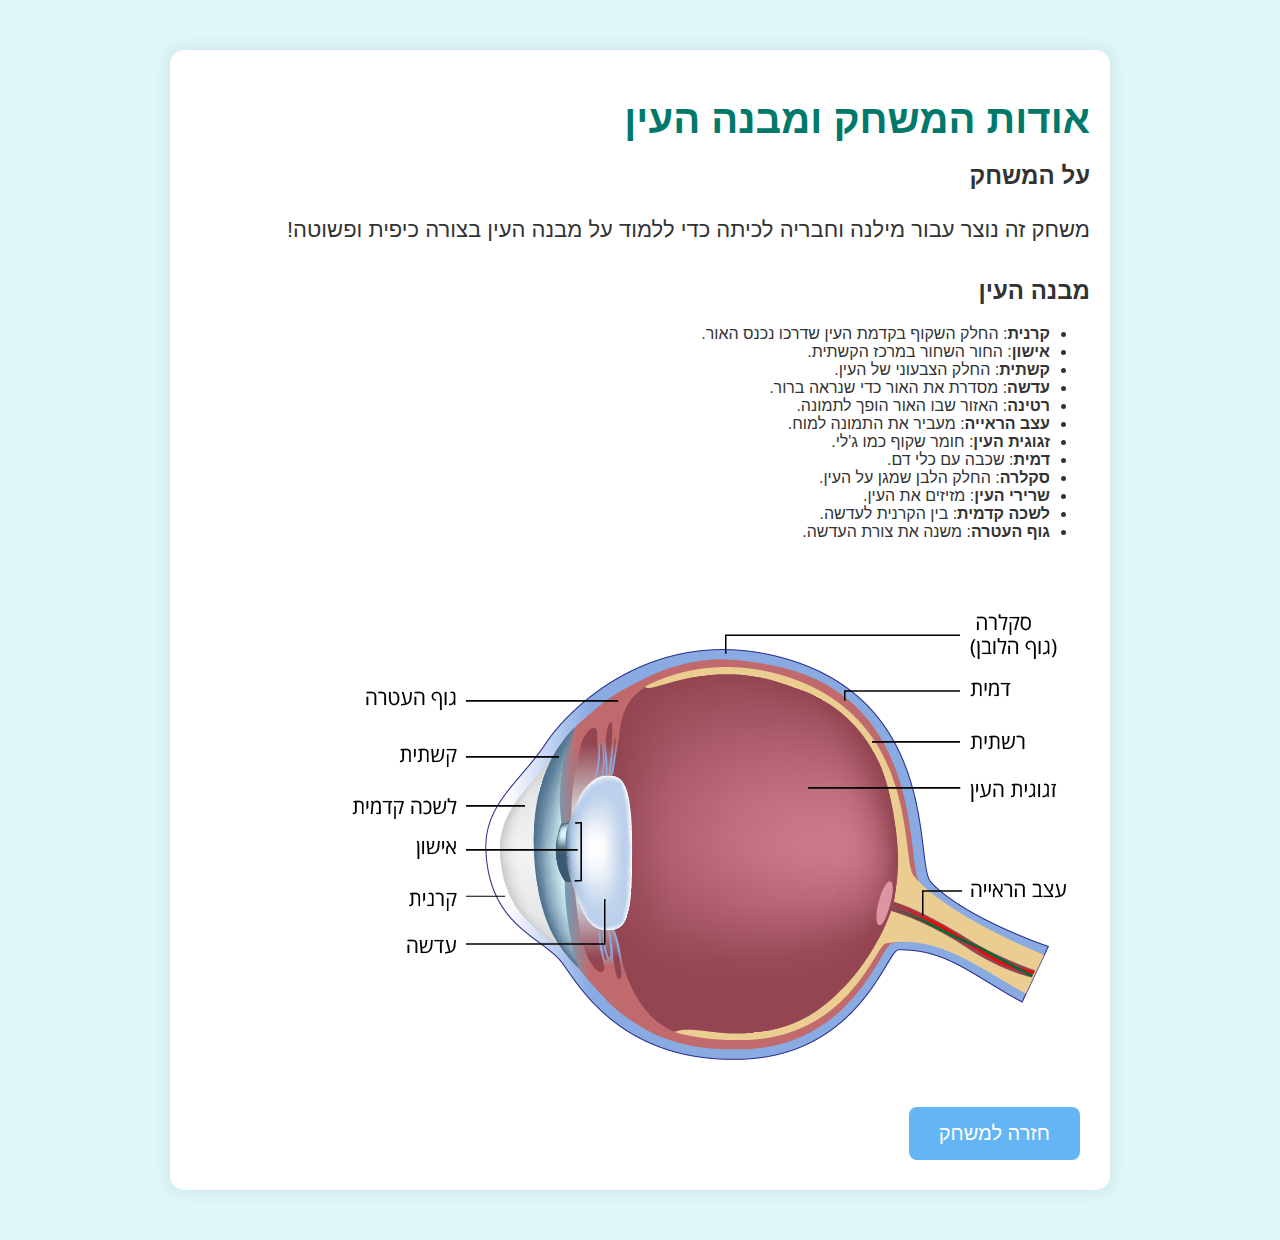
==== about.html @ 879b0792 "first commit" ====
<!DOCTYPE html>
<html lang="he">
<head>
    <meta charset="UTF-8">
    <meta name="viewport" content="width=device-width, initial-scale=1.0">
    <title>אודות המשחק</title>
    <link rel="stylesheet" href="styles.css">
</head>
<body dir="rtl">
    <div class="container">
        <h1>אודות המשחק ומבנה העין</h1>
        <div class="about-content">
            <h2>על המשחק</h2>
            <p>משחק זה נוצר עבור מילנה וחבריה לכיתה כדי ללמוד על מבנה העין בצורה כיפית ופשוטה!</p>
            <h2>מבנה העין</h2>
            <ul>
                <li><strong>קרנית</strong>: החלק השקוף בקדמת העין שדרכו נכנס האור.</li>
                <li><strong>אישון</strong>: החור השחור במרכז הקשתית.</li>
                <li><strong>קשתית</strong>: החלק הצבעוני של העין.</li>
                <li><strong>עדשה</strong>: מסדרת את האור כדי שנראה ברור.</li>
                <li><strong>רטינה</strong>: האזור שבו האור הופך לתמונה.</li>
                <li><strong>עצב הראייה</strong>: מעביר את התמונה למוח.</li>
                <li><strong>זגוגית העין</strong>: חומר שקוף כמו ג'לי.</li>
                <li><strong>דמית</strong>: שכבה עם כלי דם.</li>
                <li><strong>סקלרה</strong>: החלק הלבן שמגן על העין.</li>
                <li><strong>שרירי העין</strong>: מזיזים את העין.</li>
                <li><strong>לשכה קדמית</strong>: בין הקרנית לעדשה.</li>
                <li><strong>גוף העטרה</strong>: משנה את צורת העדשה.</li>
            </ul>
            <img src="images/eye.png" alt="מבנה העין" style="max-width: 100%; height: auto; margin-top: 20px;">
        </div>
        <a href="game.html" class="about-link">חזרה למשחק</a>
    </div>
</body>
</html>
---- styles.css ----
body {
    font-family: "Comic Sans MS", cursive, sans-serif;
    background-color: #e0f7fa;
    color: #333;
    margin: 0;
    padding: 0;
    direction: rtl;
}

.container {
    margin: 50px auto;
    max-width: 900px;
    padding: 20px;
    background-color: #ffffff;
    border-radius: 15px;
    box-shadow: 0 0 20px rgba(0,0,0,0.1);
}

h1 {
    color: #00796b;
    font-size: 40px; /* было 32px */
    margin-bottom: 20px;
}

.container p {
    font-size: 22px;
    line-height: 1.6;
    margin-bottom: 30px;
}

#question {
    font-size: 26px;
    font-weight: bold;
    margin-top: 20px;
}

.option {
    padding: 15px 25px;
    margin: 10px;
    font-size: 18px;
    cursor: pointer;
    background-color: #4db6ac;
    color: white;
    border: none;
    border-radius: 8px;
    transition: background-color 0.3s;
}

.option:hover {
    background-color: #00897b;
}

#result {
    margin-top: 20px;
    font-size: 22px;
    font-weight: bold;
}

.about-link, .start-button {
    display: inline-block;
    padding: 10px 20px;
    margin: 10px;
    font-size: 16px;
    background-color: #64b5f6;
    color: white;
    text-decoration: none;
    border-radius: 5px;
    transition: background-color 0.3s;
}

.about-link, .start-button {
    padding: 15px 30px;
    margin: 10px;
    font-size: 20px; /* было 16px */
    background-color: #64b5f6;
    color: white;
    text-decoration: none;
    border-radius: 8px;
    transition: background-color 0.3s;
}

#game-info {
    margin-top: 20px;
    display: flex;
    align-items: center;
    gap: 20px;
    flex-wrap: wrap;
}

#wrong-counter, #correct-counter {
    font-size: 20px;
    font-weight: bold;
}

#wrong-counter {
    color: #e53935;
}

#correct-counter {
    color: #388e3c;
}

#restart-btn {
    padding: 10px 20px;
    font-size: 18px;
    background-color: #ff7043;
    color: white;
    border: none;
    border-radius: 8px;
    cursor: pointer;
    transition: background-color 0.3s;
}

#restart-btn:hover {
    background-color: #d84315;
}

img {
    max-width: 100%;
    height: auto;
    margin-top: 20px;
}
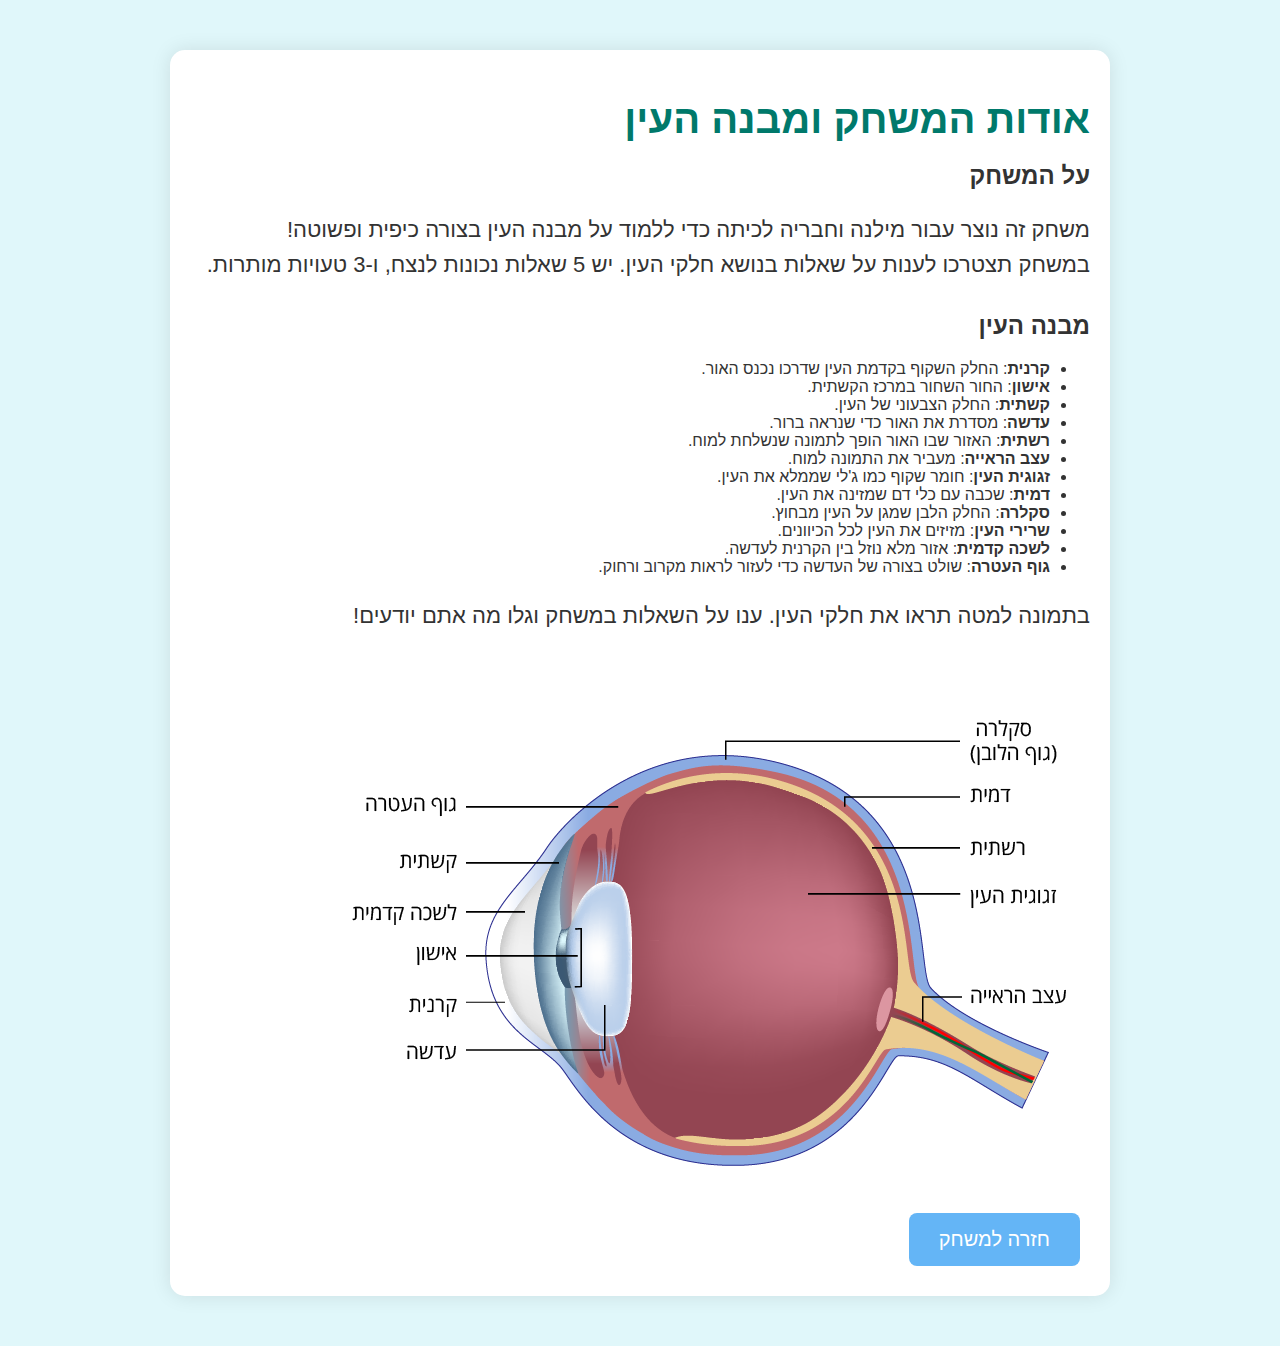
==== commit a44db23e: "Fix bugs" ====
--- a/about.html
+++ b/about.html
@@ -11,25 +11,33 @@
         <h1>אודות המשחק ומבנה העין</h1>
         <div class="about-content">
             <h2>על המשחק</h2>
-            <p>משחק זה נוצר עבור מילנה וחבריה לכיתה כדי ללמוד על מבנה העין בצורה כיפית ופשוטה!</p>
+            <p>
+                משחק זה נוצר עבור מילנה וחבריה לכיתה כדי ללמוד על מבנה העין בצורה כיפית ופשוטה!<br>
+                במשחק תצטרכו לענות על שאלות בנושא חלקי העין. יש 5 שאלות נכונות לנצח, ו-3 טעויות מותרות.
+            </p>
+
             <h2>מבנה העין</h2>
             <ul>
                 <li><strong>קרנית</strong>: החלק השקוף בקדמת העין שדרכו נכנס האור.</li>
                 <li><strong>אישון</strong>: החור השחור במרכז הקשתית.</li>
                 <li><strong>קשתית</strong>: החלק הצבעוני של העין.</li>
                 <li><strong>עדשה</strong>: מסדרת את האור כדי שנראה ברור.</li>
-                <li><strong>רטינה</strong>: האזור שבו האור הופך לתמונה.</li>
+                <li><strong>רשתית</strong>: האזור שבו האור הופך לתמונה שנשלחת למוח.</li>
                 <li><strong>עצב הראייה</strong>: מעביר את התמונה למוח.</li>
-                <li><strong>זגוגית העין</strong>: חומר שקוף כמו ג'לי.</li>
-                <li><strong>דמית</strong>: שכבה עם כלי דם.</li>
-                <li><strong>סקלרה</strong>: החלק הלבן שמגן על העין.</li>
-                <li><strong>שרירי העין</strong>: מזיזים את העין.</li>
-                <li><strong>לשכה קדמית</strong>: בין הקרנית לעדשה.</li>
-                <li><strong>גוף העטרה</strong>: משנה את צורת העדשה.</li>
+                <li><strong>זגוגית העין</strong>: חומר שקוף כמו ג'לי שממלא את העין.</li>
+                <li><strong>דמית</strong>: שכבה עם כלי דם שמזינה את העין.</li>
+                <li><strong>סקלרה</strong>: החלק הלבן שמגן על העין מבחוץ.</li>
+                <li><strong>שרירי העין</strong>: מזיזים את העין לכל הכיוונים.</li>
+                <li><strong>לשכה קדמית</strong>: אזור מלא נוזל בין הקרנית לעדשה.</li>
+                <li><strong>גוף העטרה</strong>: שולט בצורה של העדשה כדי לעזור לראות מקרוב ורחוק.</li>
             </ul>
+
+            <p>בתמונה למטה תראו את חלקי העין. ענו על השאלות במשחק וגלו מה אתם יודעים!</p>
+
             <img src="images/eye.png" alt="מבנה העין" style="max-width: 100%; height: auto; margin-top: 20px;">
         </div>
-        <a href="game.html" class="about-link">חזרה למשחק</a>
+
+        <a href="index.html" class="about-link">חזרה למשחק</a>
     </div>
 </body>
 </html>
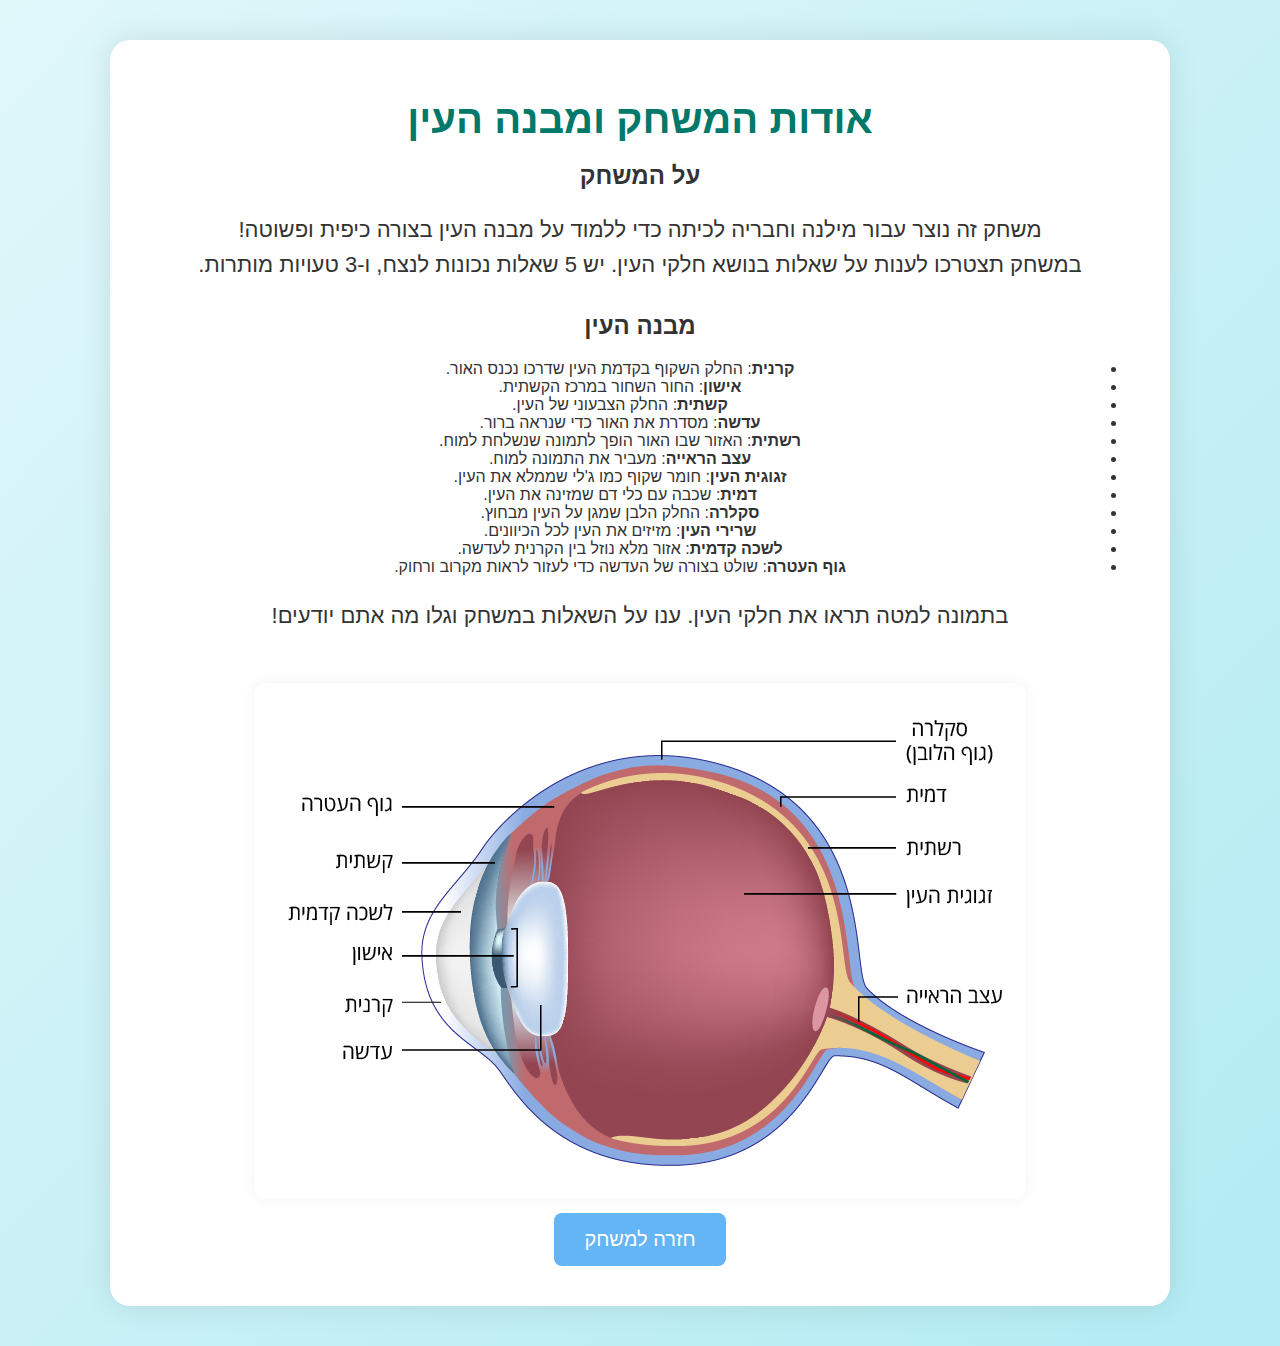
==== commit d525865e: "fix" ====
--- a/about.html
+++ b/about.html
@@ -37,7 +37,7 @@
             <img src="images/eye.png" alt="מבנה העין" style="max-width: 100%; height: auto; margin-top: 20px;">
         </div>
 
-        <a href="index.html" class="about-link">חזרה למשחק</a>
+        <a href="game.html" class="about-link">חזרה למשחק</a>
     </div>
 </body>
 </html>
--- a/styles.css
+++ b/styles.css
@@ -1,24 +1,31 @@
 body {
     font-family: "Comic Sans MS", cursive, sans-serif;
-    background-color: #e0f7fa;
+    background: linear-gradient(to bottom right, #e0f7fa, #b2ebf2);
     color: #333;
     margin: 0;
     padding: 0;
     direction: rtl;
+    min-height: 100vh;
+    display: flex;
+    justify-content: center;
+    align-items: flex-start;
 }
 
 .container {
-    margin: 50px auto;
-    max-width: 900px;
-    padding: 20px;
+    margin: 40px auto;
+    width: 95%;
+    max-width: 1000px;
+    padding: 30px;
     background-color: #ffffff;
-    border-radius: 15px;
-    box-shadow: 0 0 20px rgba(0,0,0,0.1);
+    border-radius: 20px;
+    box-shadow: 0 0 30px rgba(0, 0, 0, 0.1);
+    text-align: center;
+    transition: all 0.3s ease-in-out;
 }
 
 h1 {
     color: #00796b;
-    font-size: 40px; /* было 32px */
+    font-size: 40px;
     margin-bottom: 20px;
 }
 
@@ -29,49 +36,40 @@
 }
 
 #question {
-    font-size: 26px;
+    font-size: 28px;
     font-weight: bold;
-    margin-top: 20px;
+    margin-top: 25px;
+    margin-bottom: 20px;
 }
 
 .option {
-    padding: 15px 25px;
+    padding: 15px 30px;
     margin: 10px;
-    font-size: 18px;
+    font-size: 20px;
     cursor: pointer;
-    background-color: #4db6ac;
+    background-color: #26a69a;
     color: white;
     border: none;
-    border-radius: 8px;
-    transition: background-color 0.3s;
+    border-radius: 10px;
+    transition: background-color 0.3s, transform 0.2s;
 }
 
 .option:hover {
     background-color: #00897b;
+    transform: scale(1.05);
 }
 
 #result {
     margin-top: 20px;
-    font-size: 22px;
+    font-size: 24px;
     font-weight: bold;
 }
 
 .about-link, .start-button {
     display: inline-block;
-    padding: 10px 20px;
-    margin: 10px;
-    font-size: 16px;
-    background-color: #64b5f6;
-    color: white;
-    text-decoration: none;
-    border-radius: 5px;
-    transition: background-color 0.3s;
-}
-
-.about-link, .start-button {
     padding: 15px 30px;
     margin: 10px;
-    font-size: 20px; /* было 16px */
+    font-size: 20px;
     background-color: #64b5f6;
     color: white;
     text-decoration: none;
@@ -79,16 +77,20 @@
     transition: background-color 0.3s;
 }
 
+.about-link:hover, .start-button:hover {
+    background-color: #1976d2;
+}
+
 #game-info {
-    margin-top: 20px;
+    margin-top: 30px;
     display: flex;
-    align-items: center;
-    gap: 20px;
+    justify-content: center;
+    gap: 30px;
     flex-wrap: wrap;
 }
 
 #wrong-counter, #correct-counter {
-    font-size: 20px;
+    font-size: 22px;
     font-weight: bold;
 }
 
@@ -101,12 +103,12 @@
 }
 
 #restart-btn {
-    padding: 10px 20px;
+    padding: 12px 25px;
     font-size: 18px;
     background-color: #ff7043;
     color: white;
     border: none;
-    border-radius: 8px;
+    border-radius: 10px;
     cursor: pointer;
     transition: background-color 0.3s;
 }
@@ -118,5 +120,7 @@
 img {
     max-width: 100%;
     height: auto;
-    margin-top: 20px;
+    margin-top: 30px;
+    border-radius: 12px;
+    box-shadow: 0 0 15px rgba(0,0,0,0.05);
 }
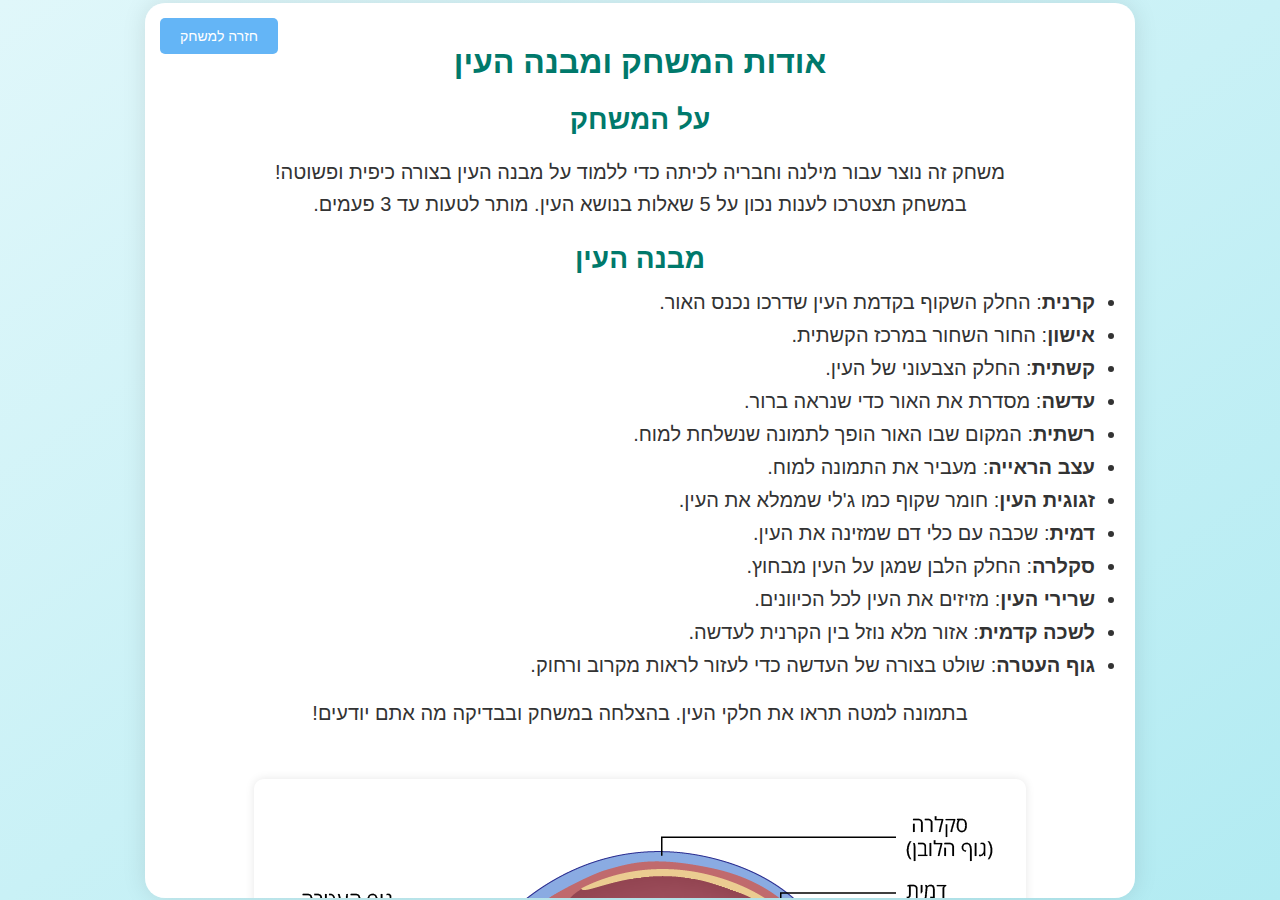
==== commit 8d8e2f86: "fix about.html" ====
--- a/about.html
+++ b/about.html
@@ -1,43 +1,73 @@
 <!DOCTYPE html>
 <html lang="he">
 <head>
-    <meta charset="UTF-8">
-    <meta name="viewport" content="width=device-width, initial-scale=1.0">
-    <title>אודות המשחק</title>
-    <link rel="stylesheet" href="styles.css">
+  <meta charset="UTF-8">
+  <meta name="viewport" content="width=device-width, initial-scale=1.0">
+  <title>אודות המשחק</title>
+  <link rel="stylesheet" href="styles.css">
+  <style>
+    .about-content h2 {
+      font-size: 28px;
+      color: #00796b;
+      margin-bottom: 10px;
+    }
+
+    .about-content ul {
+      list-style: disc;
+      padding-right: 20px;
+      text-align: right;
+    }
+
+    .about-content li {
+      margin-bottom: 10px;
+      font-size: 20px;
+    }
+
+    .about-content p {
+      font-size: 20px;
+      line-height: 1.6;
+      margin-bottom: 20px;
+    }
+
+    img {
+      max-width: 100%;
+      height: auto;
+      margin-top: 30px;
+      border-radius: 10px;
+      box-shadow: 0 0 10px rgba(0,0,0,0.1);
+    }
+  </style>
 </head>
 <body dir="rtl">
-    <div class="container">
-        <h1>אודות המשחק ומבנה העין</h1>
-        <div class="about-content">
-            <h2>על המשחק</h2>
-            <p>
-                משחק זה נוצר עבור מילנה וחבריה לכיתה כדי ללמוד על מבנה העין בצורה כיפית ופשוטה!<br>
-                במשחק תצטרכו לענות על שאלות בנושא חלקי העין. יש 5 שאלות נכונות לנצח, ו-3 טעויות מותרות.
-            </p>
+  <div class="container">
+    <h1>אודות המשחק ומבנה העין</h1>
+    <div class="about-content">
+      <h2>על המשחק</h2>
+      <p>משחק זה נוצר עבור מילנה וחבריה לכיתה כדי ללמוד על מבנה העין בצורה כיפית ופשוטה!<br>
+        במשחק תצטרכו לענות נכון על 5 שאלות בנושא העין. מותר לטעות עד 3 פעמים.
+      </p>
 
-            <h2>מבנה העין</h2>
-            <ul>
-                <li><strong>קרנית</strong>: החלק השקוף בקדמת העין שדרכו נכנס האור.</li>
-                <li><strong>אישון</strong>: החור השחור במרכז הקשתית.</li>
-                <li><strong>קשתית</strong>: החלק הצבעוני של העין.</li>
-                <li><strong>עדשה</strong>: מסדרת את האור כדי שנראה ברור.</li>
-                <li><strong>רשתית</strong>: האזור שבו האור הופך לתמונה שנשלחת למוח.</li>
-                <li><strong>עצב הראייה</strong>: מעביר את התמונה למוח.</li>
-                <li><strong>זגוגית העין</strong>: חומר שקוף כמו ג'לי שממלא את העין.</li>
-                <li><strong>דמית</strong>: שכבה עם כלי דם שמזינה את העין.</li>
-                <li><strong>סקלרה</strong>: החלק הלבן שמגן על העין מבחוץ.</li>
-                <li><strong>שרירי העין</strong>: מזיזים את העין לכל הכיוונים.</li>
-                <li><strong>לשכה קדמית</strong>: אזור מלא נוזל בין הקרנית לעדשה.</li>
-                <li><strong>גוף העטרה</strong>: שולט בצורה של העדשה כדי לעזור לראות מקרוב ורחוק.</li>
-            </ul>
+      <h2>מבנה העין</h2>
+      <ul>
+        <li><strong>קרנית</strong>: החלק השקוף בקדמת העין שדרכו נכנס האור.</li>
+        <li><strong>אישון</strong>: החור השחור במרכז הקשתית.</li>
+        <li><strong>קשתית</strong>: החלק הצבעוני של העין.</li>
+        <li><strong>עדשה</strong>: מסדרת את האור כדי שנראה ברור.</li>
+        <li><strong>רשתית</strong>: המקום שבו האור הופך לתמונה שנשלחת למוח.</li>
+        <li><strong>עצב הראייה</strong>: מעביר את התמונה למוח.</li>
+        <li><strong>זגוגית העין</strong>: חומר שקוף כמו ג'לי שממלא את העין.</li>
+        <li><strong>דמית</strong>: שכבה עם כלי דם שמזינה את העין.</li>
+        <li><strong>סקלרה</strong>: החלק הלבן שמגן על העין מבחוץ.</li>
+        <li><strong>שרירי העין</strong>: מזיזים את העין לכל הכיוונים.</li>
+        <li><strong>לשכה קדמית</strong>: אזור מלא נוזל בין הקרנית לעדשה.</li>
+        <li><strong>גוף העטרה</strong>: שולט בצורה של העדשה כדי לעזור לראות מקרוב ורחוק.</li>
+      </ul>
 
-            <p>בתמונה למטה תראו את חלקי העין. ענו על השאלות במשחק וגלו מה אתם יודעים!</p>
+      <p>בתמונה למטה תראו את חלקי העין. בהצלחה במשחק ובבדיקה מה אתם יודעים!</p>
 
-            <img src="images/eye.png" alt="מבנה העין" style="max-width: 100%; height: auto; margin-top: 20px;">
-        </div>
-
-        <a href="game.html" class="about-link">חזרה למשחק</a>
+      <img src="images/eye.png" alt="מבנה העין">
     </div>
+    <a href="game.html" class="about-link">חזרה למשחק</a>
+  </div>
 </body>
 </html>
--- a/styles.css
+++ b/styles.css
@@ -5,47 +5,42 @@
     margin: 0;
     padding: 0;
     direction: rtl;
-    min-height: 100vh;
+    height: 100vh;
+    overflow: hidden;
     display: flex;
     justify-content: center;
-    align-items: flex-start;
+    align-items: center;
 }
 
 .container {
-    margin: 40px auto;
+    position: relative;
     width: 95%;
-    max-width: 1000px;
-    padding: 30px;
+    max-width: 950px;
+    height: 95vh;
+    overflow-y: auto;
+    padding: 20px;
     background-color: #ffffff;
     border-radius: 20px;
-    box-shadow: 0 0 30px rgba(0, 0, 0, 0.1);
+    box-shadow: 0 0 25px rgba(0, 0, 0, 0.1);
     text-align: center;
-    transition: all 0.3s ease-in-out;
 }
 
 h1 {
     color: #00796b;
-    font-size: 40px;
-    margin-bottom: 20px;
-}
-
-.container p {
-    font-size: 22px;
-    line-height: 1.6;
-    margin-bottom: 30px;
+    font-size: 32px;
+    margin-bottom: 10px;
 }
 
 #question {
-    font-size: 28px;
+    font-size: 24px;
     font-weight: bold;
-    margin-top: 25px;
-    margin-bottom: 20px;
+    margin: 15px 0;
 }
 
 .option {
-    padding: 15px 30px;
-    margin: 10px;
-    font-size: 20px;
+    padding: 12px 22px;
+    margin: 8px;
+    font-size: 18px;
     cursor: pointer;
     background-color: #26a69a;
     color: white;
@@ -60,37 +55,38 @@
 }
 
 #result {
-    margin-top: 20px;
-    font-size: 24px;
+    margin-top: 10px;
+    font-size: 20px;
     font-weight: bold;
 }
 
-.about-link, .start-button {
-    display: inline-block;
-    padding: 15px 30px;
-    margin: 10px;
-    font-size: 20px;
+.about-link {
+    position: absolute;
+    top: 15px;
+    left: 15px;
+    padding: 10px 20px;
+    font-size: 14px;
     background-color: #64b5f6;
     color: white;
     text-decoration: none;
-    border-radius: 8px;
+    border-radius: 5px;
     transition: background-color 0.3s;
 }
 
-.about-link:hover, .start-button:hover {
+.about-link:hover {
     background-color: #1976d2;
 }
 
 #game-info {
-    margin-top: 30px;
+    margin-top: 15px;
     display: flex;
     justify-content: center;
-    gap: 30px;
+    gap: 20px;
     flex-wrap: wrap;
 }
 
 #wrong-counter, #correct-counter {
-    font-size: 22px;
+    font-size: 18px;
     font-weight: bold;
 }
 
@@ -103,8 +99,8 @@
 }
 
 #restart-btn {
-    padding: 12px 25px;
-    font-size: 18px;
+    padding: 10px 20px;
+    font-size: 16px;
     background-color: #ff7043;
     color: white;
     border: none;
@@ -118,9 +114,9 @@
 }
 
 img {
-    max-width: 100%;
+    max-width: 80%;
     height: auto;
-    margin-top: 30px;
-    border-radius: 12px;
-    box-shadow: 0 0 15px rgba(0,0,0,0.05);
+    margin-top: 10px;
+    border-radius: 10px;
+    box-shadow: 0 0 10px rgba(0,0,0,0.05);
 }
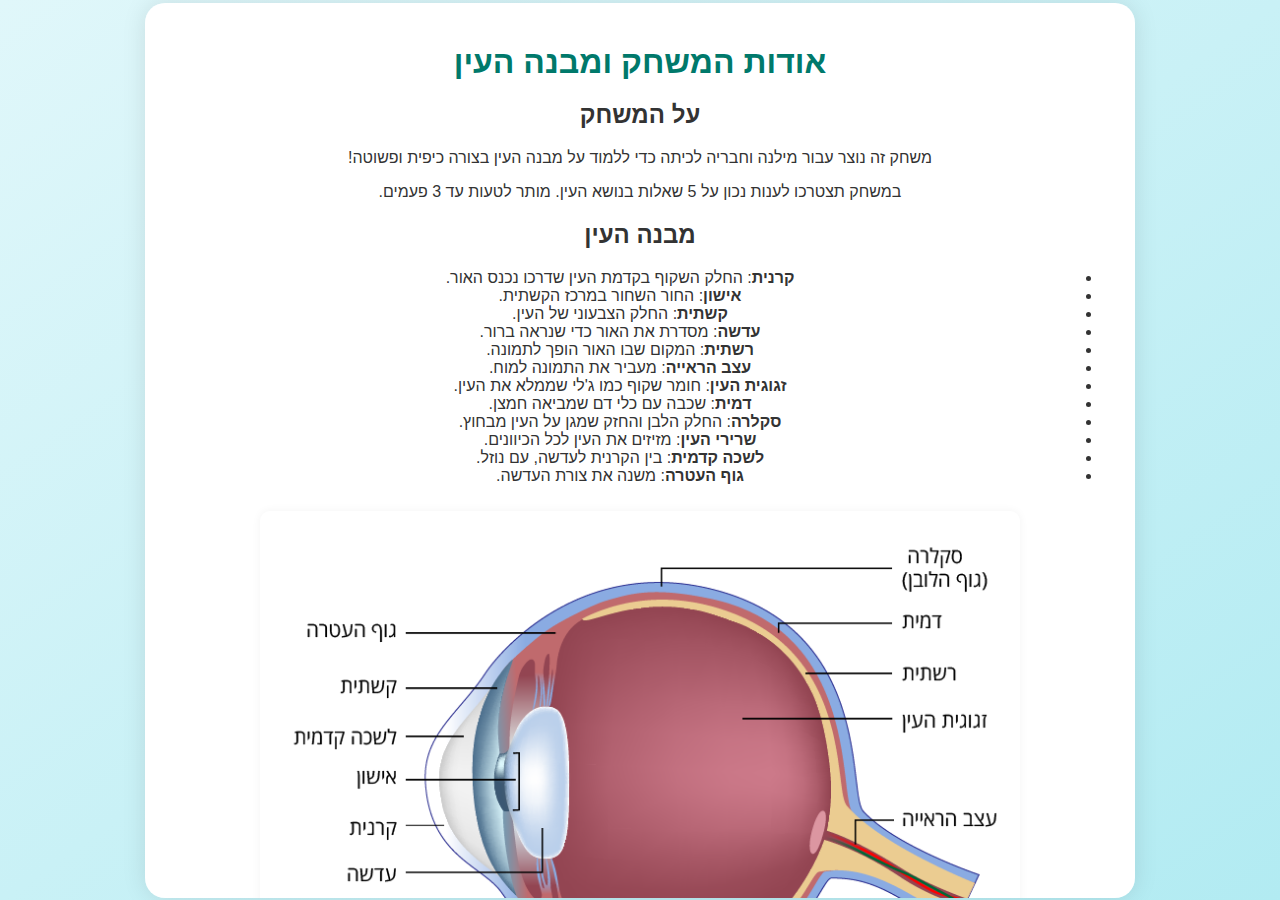
==== commit 371ce123: "fix" ====
--- a/about.html
+++ b/about.html
@@ -5,47 +5,14 @@
   <meta name="viewport" content="width=device-width, initial-scale=1.0">
   <title>אודות המשחק</title>
   <link rel="stylesheet" href="styles.css">
-  <style>
-    .about-content h2 {
-      font-size: 28px;
-      color: #00796b;
-      margin-bottom: 10px;
-    }
-
-    .about-content ul {
-      list-style: disc;
-      padding-right: 20px;
-      text-align: right;
-    }
-
-    .about-content li {
-      margin-bottom: 10px;
-      font-size: 20px;
-    }
-
-    .about-content p {
-      font-size: 20px;
-      line-height: 1.6;
-      margin-bottom: 20px;
-    }
-
-    img {
-      max-width: 100%;
-      height: auto;
-      margin-top: 30px;
-      border-radius: 10px;
-      box-shadow: 0 0 10px rgba(0,0,0,0.1);
-    }
-  </style>
 </head>
 <body dir="rtl">
   <div class="container">
     <h1>אודות המשחק ומבנה העין</h1>
     <div class="about-content">
       <h2>על המשחק</h2>
-      <p>משחק זה נוצר עבור מילנה וחבריה לכיתה כדי ללמוד על מבנה העין בצורה כיפית ופשוטה!<br>
-        במשחק תצטרכו לענות נכון על 5 שאלות בנושא העין. מותר לטעות עד 3 פעמים.
-      </p>
+      <p>משחק זה נוצר עבור מילנה וחבריה לכיתה כדי ללמוד על מבנה העין בצורה כיפית ופשוטה!</p>
+      <p>במשחק תצטרכו לענות נכון על 5 שאלות בנושא העין. מותר לטעות עד 3 פעמים.</p>
 
       <h2>מבנה העין</h2>
       <ul>
@@ -53,21 +20,18 @@
         <li><strong>אישון</strong>: החור השחור במרכז הקשתית.</li>
         <li><strong>קשתית</strong>: החלק הצבעוני של העין.</li>
         <li><strong>עדשה</strong>: מסדרת את האור כדי שנראה ברור.</li>
-        <li><strong>רשתית</strong>: המקום שבו האור הופך לתמונה שנשלחת למוח.</li>
+        <li><strong>רשתית</strong>: המקום שבו האור הופך לתמונה.</li>
         <li><strong>עצב הראייה</strong>: מעביר את התמונה למוח.</li>
         <li><strong>זגוגית העין</strong>: חומר שקוף כמו ג'לי שממלא את העין.</li>
-        <li><strong>דמית</strong>: שכבה עם כלי דם שמזינה את העין.</li>
-        <li><strong>סקלרה</strong>: החלק הלבן שמגן על העין מבחוץ.</li>
+        <li><strong>דמית</strong>: שכבה עם כלי דם שמביאה חמצן.</li>
+        <li><strong>סקלרה</strong>: החלק הלבן והחזק שמגן על העין מבחוץ.</li>
         <li><strong>שרירי העין</strong>: מזיזים את העין לכל הכיוונים.</li>
-        <li><strong>לשכה קדמית</strong>: אזור מלא נוזל בין הקרנית לעדשה.</li>
-        <li><strong>גוף העטרה</strong>: שולט בצורה של העדשה כדי לעזור לראות מקרוב ורחוק.</li>
+        <li><strong>לשכה קדמית</strong>: בין הקרנית לעדשה, עם נוזל.</li>
+        <li><strong>גוף העטרה</strong>: משנה את צורת העדשה.</li>
       </ul>
-
-      <p>בתמונה למטה תראו את חלקי העין. בהצלחה במשחק ובבדיקה מה אתם יודעים!</p>
-
-      <img src="images/eye.png" alt="מבנה העין">
+      <img src="images/eye.png" alt="מבנה העין" />
     </div>
-    <a href="game.html" class="about-link">חזרה למשחק</a>
+    <a href="game.html" class="start-button">חזרה למשחק</a>
   </div>
 </body>
 </html>
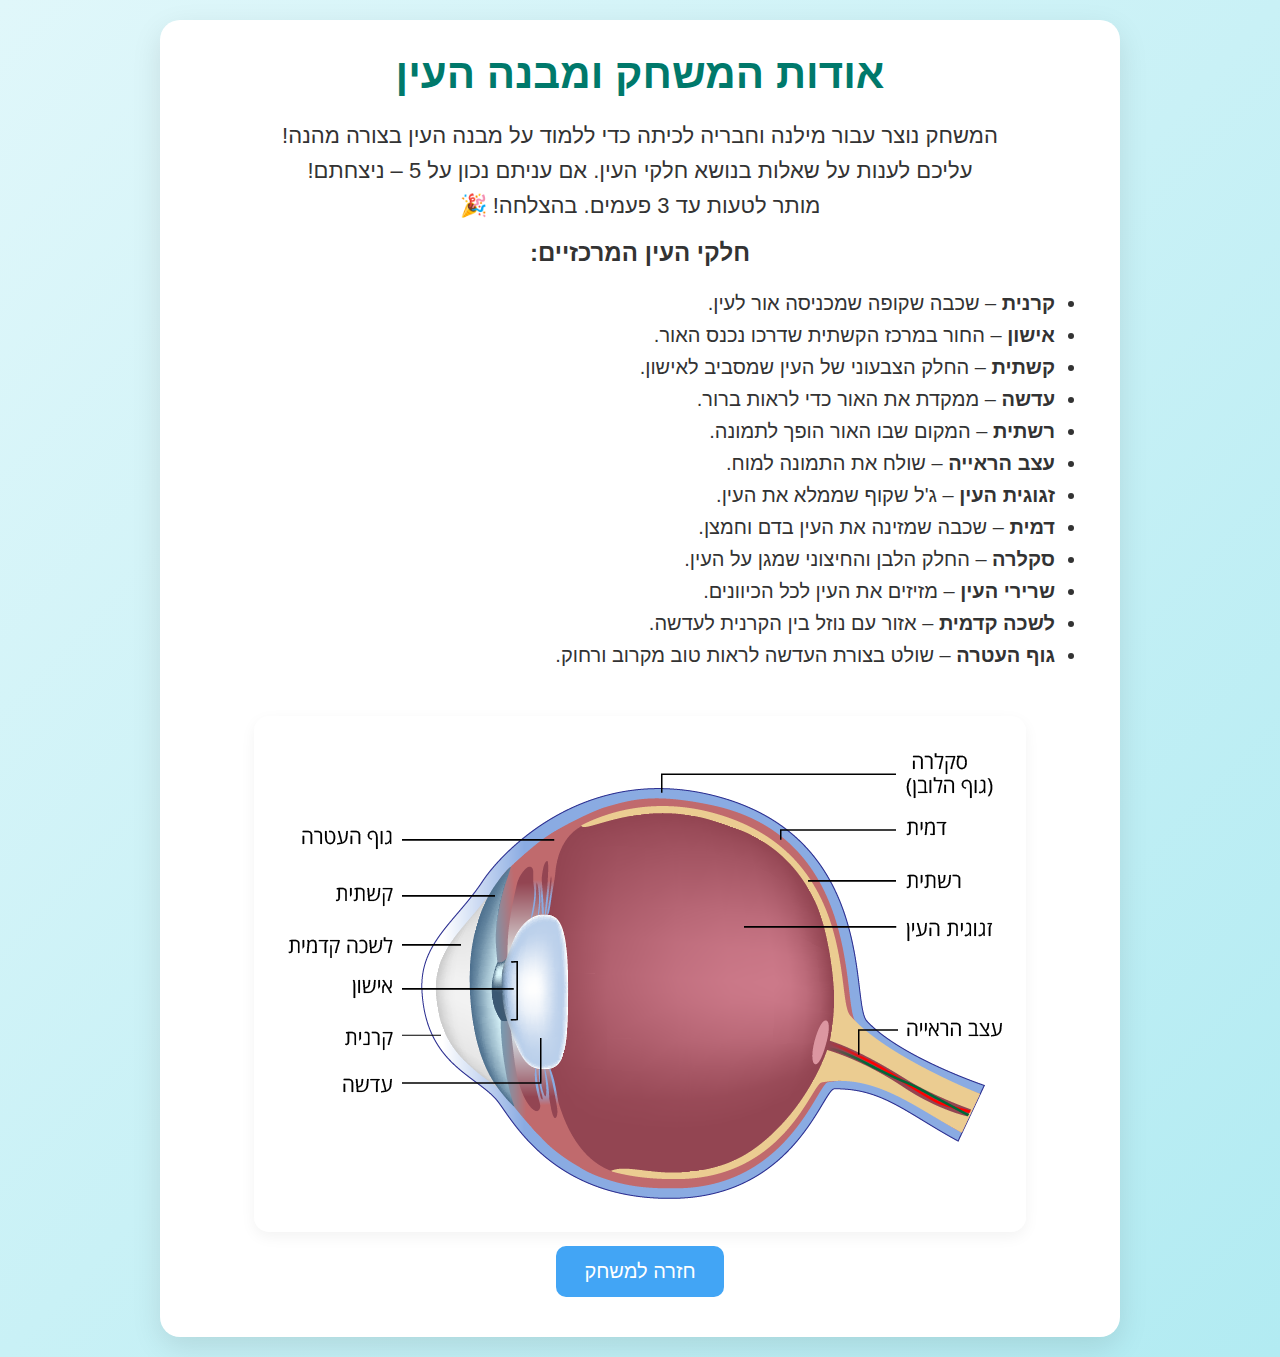
==== commit 32a90cf5: "new" ====
--- a/about.html
+++ b/about.html
@@ -9,28 +9,32 @@
 <body dir="rtl">
   <div class="container">
     <h1>אודות המשחק ומבנה העין</h1>
-    <div class="about-content">
-      <h2>על המשחק</h2>
-      <p>משחק זה נוצר עבור מילנה וחבריה לכיתה כדי ללמוד על מבנה העין בצורה כיפית ופשוטה!</p>
-      <p>במשחק תצטרכו לענות נכון על 5 שאלות בנושא העין. מותר לטעות עד 3 פעמים.</p>
 
-      <h2>מבנה העין</h2>
-      <ul>
-        <li><strong>קרנית</strong>: החלק השקוף בקדמת העין שדרכו נכנס האור.</li>
-        <li><strong>אישון</strong>: החור השחור במרכז הקשתית.</li>
-        <li><strong>קשתית</strong>: החלק הצבעוני של העין.</li>
-        <li><strong>עדשה</strong>: מסדרת את האור כדי שנראה ברור.</li>
-        <li><strong>רשתית</strong>: המקום שבו האור הופך לתמונה.</li>
-        <li><strong>עצב הראייה</strong>: מעביר את התמונה למוח.</li>
-        <li><strong>זגוגית העין</strong>: חומר שקוף כמו ג'לי שממלא את העין.</li>
-        <li><strong>דמית</strong>: שכבה עם כלי דם שמביאה חמצן.</li>
-        <li><strong>סקלרה</strong>: החלק הלבן והחזק שמגן על העין מבחוץ.</li>
-        <li><strong>שרירי העין</strong>: מזיזים את העין לכל הכיוונים.</li>
-        <li><strong>לשכה קדמית</strong>: בין הקרנית לעדשה, עם נוזל.</li>
-        <li><strong>גוף העטרה</strong>: משנה את צורת העדשה.</li>
-      </ul>
-      <img src="images/eye.png" alt="מבנה העין" />
-    </div>
+    <p>
+      המשחק נוצר עבור מילנה וחבריה לכיתה כדי ללמוד על מבנה העין בצורה מהנה!<br>
+      עליכם לענות על שאלות בנושא חלקי העין. אם עניתם נכון על 5 – ניצחתם!<br>
+      מותר לטעות עד 3 פעמים. בהצלחה! 🎉
+    </p>
+
+    <h2>חלקי העין המרכזיים:</h2>
+
+    <ul>
+      <li><strong>קרנית</strong> – שכבה שקופה שמכניסה אור לעין.</li>
+      <li><strong>אישון</strong> – החור במרכז הקשתית שדרכו נכנס האור.</li>
+      <li><strong>קשתית</strong> – החלק הצבעוני של העין שמסביב לאישון.</li>
+      <li><strong>עדשה</strong> – ממקדת את האור כדי לראות ברור.</li>
+      <li><strong>רשתית</strong> – המקום שבו האור הופך לתמונה.</li>
+      <li><strong>עצב הראייה</strong> – שולח את התמונה למוח.</li>
+      <li><strong>זגוגית העין</strong> – ג'ל שקוף שממלא את העין.</li>
+      <li><strong>דמית</strong> – שכבה שמזינה את העין בדם וחמצן.</li>
+      <li><strong>סקלרה</strong> – החלק הלבן והחיצוני שמגן על העין.</li>
+      <li><strong>שרירי העין</strong> – מזיזים את העין לכל הכיוונים.</li>
+      <li><strong>לשכה קדמית</strong> – אזור עם נוזל בין הקרנית לעדשה.</li>
+      <li><strong>גוף העטרה</strong> – שולט בצורת העדשה לראות טוב מקרוב ורחוק.</li>
+    </ul>
+
+    <img src="images/eye.png" alt="מבנה העין">
+
     <a href="game.html" class="start-button">חזרה למשחק</a>
   </div>
 </body>
--- a/styles.css
+++ b/styles.css
@@ -1,122 +1,148 @@
-body {
-    font-family: "Comic Sans MS", cursive, sans-serif;
+/* Reset + базовые стили */
+* {
+    box-sizing: border-box;
+    margin: 0;
+    padding: 0;
+  }
+  
+  body {
+    font-family: 'Segoe UI', 'Comic Sans MS', sans-serif;
     background: linear-gradient(to bottom right, #e0f7fa, #b2ebf2);
     color: #333;
-    margin: 0;
-    padding: 0;
     direction: rtl;
-    height: 100vh;
-    overflow: hidden;
+    min-height: 100vh;
     display: flex;
     justify-content: center;
-    align-items: center;
-}
-
-.container {
-    position: relative;
-    width: 95%;
-    max-width: 950px;
-    height: 95vh;
-    overflow-y: auto;
+    align-items: flex-start;
     padding: 20px;
+  }
+  
+  .container {
     background-color: #ffffff;
+    width: 100%;
+    max-width: 960px;
+    padding: 30px 40px;
     border-radius: 20px;
-    box-shadow: 0 0 25px rgba(0, 0, 0, 0.1);
+    box-shadow: 0 10px 30px rgba(0, 0, 0, 0.1);
     text-align: center;
-}
-
-h1 {
+  }
+  
+  h1 {
+    font-size: 42px;
     color: #00796b;
-    font-size: 32px;
-    margin-bottom: 10px;
-}
-
-#question {
+    margin-bottom: 20px;
+  }
+  
+  .container p {
+    font-size: 22px;
+    margin-bottom: 15px;
+    line-height: 1.6;
+  }
+  
+  .about-link, .start-button {
+    display: inline-block;
+    padding: 14px 28px;
+    font-size: 20px;
+    background-color: #42a5f5;
+    color: white;
+    text-decoration: none;
+    border: none;
+    border-radius: 10px;
+    margin: 10px 5px;
+    cursor: pointer;
+    transition: 0.3s;
+  }
+  
+  .about-link:hover, .start-button:hover {
+    background-color: #1976d2;
+  }
+  
+  /* Game Page */
+  #question {
+    font-size: 26px;
+    font-weight: bold;
+    margin: 25px 0 15px;
+  }
+  
+  #options {
+    margin-top: 20px;
+  }
+  
+  .option {
+    display: inline-block;
+    margin: 10px;
+    padding: 14px 24px;
+    font-size: 20px;
+    background-color: #26a69a;
+    color: #fff;
+    border: none;
+    border-radius: 12px;
+    cursor: pointer;
+    transition: 0.2s;
+  }
+  
+  .option:hover {
+    background-color: #00897b;
+    transform: scale(1.05);
+  }
+  
+  #result {
+    margin-top: 20px;
     font-size: 24px;
     font-weight: bold;
-    margin: 15px 0;
-}
-
-.option {
-    padding: 12px 22px;
-    margin: 8px;
-    font-size: 18px;
-    cursor: pointer;
-    background-color: #26a69a;
-    color: white;
-    border: none;
-    border-radius: 10px;
-    transition: background-color 0.3s, transform 0.2s;
-}
-
-.option:hover {
-    background-color: #00897b;
-    transform: scale(1.05);
-}
-
-#result {
-    margin-top: 10px;
+    min-height: 40px;
+  }
+  
+  #game-info {
+    margin-top: 30px;
+    display: flex;
+    justify-content: center;
+    gap: 30px;
+    flex-wrap: wrap;
+  }
+  
+  #correct-counter, #wrong-counter {
     font-size: 20px;
     font-weight: bold;
-}
-
-.about-link {
-    position: absolute;
-    top: 15px;
-    left: 15px;
-    padding: 10px 20px;
-    font-size: 14px;
-    background-color: #64b5f6;
-    color: white;
-    text-decoration: none;
-    border-radius: 5px;
-    transition: background-color 0.3s;
-}
-
-.about-link:hover {
-    background-color: #1976d2;
-}
-
-#game-info {
-    margin-top: 15px;
-    display: flex;
-    justify-content: center;
-    gap: 20px;
-    flex-wrap: wrap;
-}
-
-#wrong-counter, #correct-counter {
+  }
+  
+  #correct-counter {
+    color: #388e3c;
+  }
+  
+  #wrong-counter {
+    color: #d32f2f;
+  }
+  
+  #restart-btn {
+    padding: 12px 25px;
     font-size: 18px;
-    font-weight: bold;
-}
-
-#wrong-counter {
-    color: #e53935;
-}
-
-#correct-counter {
-    color: #388e3c;
-}
-
-#restart-btn {
-    padding: 10px 20px;
-    font-size: 16px;
     background-color: #ff7043;
     color: white;
     border: none;
     border-radius: 10px;
     cursor: pointer;
-    transition: background-color 0.3s;
-}
-
-#restart-btn:hover {
-    background-color: #d84315;
-}
-
-img {
-    max-width: 80%;
+    transition: 0.3s;
+    margin-top: 20px;
+  }
+  
+  #restart-btn:hover {
+    background-color: #e64a19;
+  }
+  
+  img {
+    max-width: 100%;
     height: auto;
-    margin-top: 10px;
-    border-radius: 10px;
-    box-shadow: 0 0 10px rgba(0,0,0,0.05);
-}
+    margin-top: 25px;
+    border-radius: 15px;
+    box-shadow: 0 5px 15px rgba(0,0,0,0.05);
+  }
+  
+  ul {
+    text-align: right;
+    font-size: 20px;
+    line-height: 1.6;
+    margin: 20px 0;
+    padding-right: 25px;
+  }
+  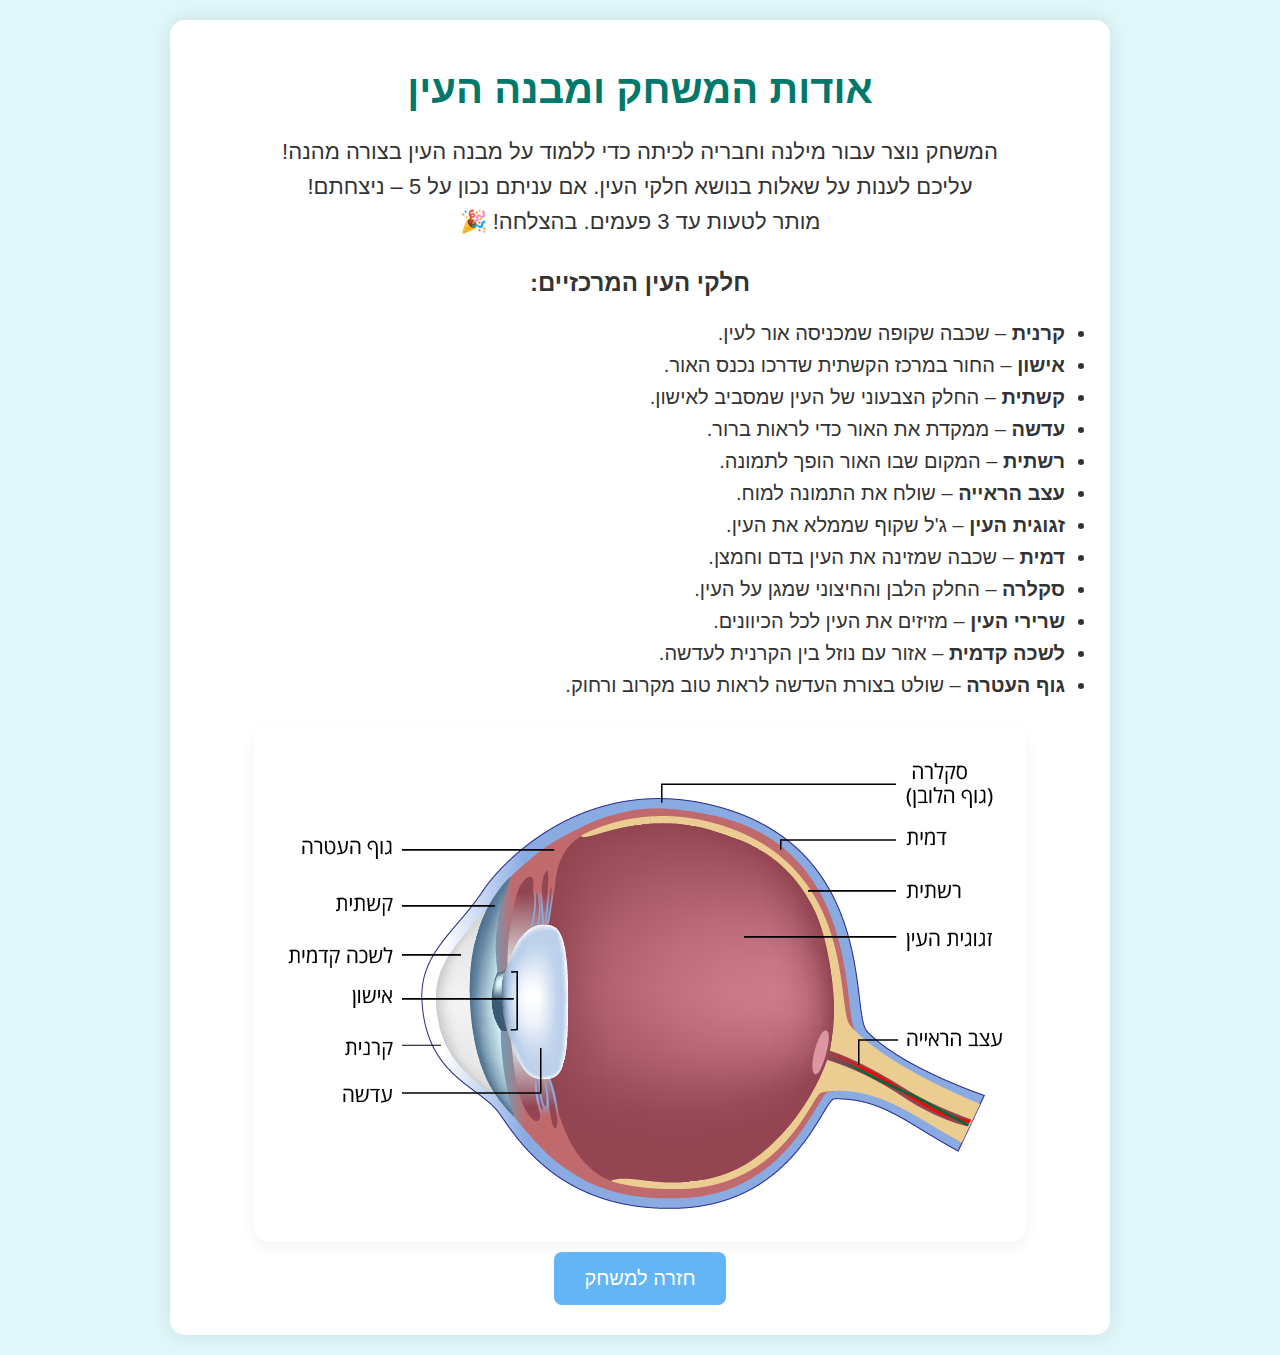
==== commit 35029dd4: "add icon" ====
--- a/about.html
+++ b/about.html
@@ -5,6 +5,14 @@
   <meta name="viewport" content="width=device-width, initial-scale=1.0">
   <title>אודות המשחק</title>
   <link rel="stylesheet" href="styles.css">
+  <link rel="manifest" href="manifest.json">
+  <meta name="theme-color" content="#00796b">
+  <link rel="icon" href="images/icon192.png" sizes="192x192">
+  <meta name="mobile-web-app-capable" content="yes">
+  <meta name="apple-mobile-web-app-capable" content="yes">
+  <meta name="apple-mobile-web-app-title" content="משחק מבנה העין">
+  <meta name="apple-mobile-web-app-status-bar-style" content="default">
+  <link rel="apple-touch-icon" href="images/icon192.png">
 </head>
 <body dir="rtl">
   <div class="container">
--- a/styles.css
+++ b/styles.css
@@ -1,148 +1,182 @@
-/* Reset + базовые стили */
-* {
-    box-sizing: border-box;
+/* Базовые стили */
+body {
+    font-family: "Comic Sans MS", cursive, sans-serif;
+    background-color: #e0f7fa;
+    color: #333;
     margin: 0;
     padding: 0;
-  }
-  
-  body {
-    font-family: 'Segoe UI', 'Comic Sans MS', sans-serif;
-    background: linear-gradient(to bottom right, #e0f7fa, #b2ebf2);
-    color: #333;
     direction: rtl;
-    min-height: 100vh;
+}
+
+/* Главный контейнер */
+.container {
+    margin: 20px auto;
+    max-width: 900px;
+    padding: 20px;
+    background-color: #ffffff;
+    border-radius: 15px;
+    box-shadow: 0 0 20px rgba(0,0,0,0.1);
+    text-align: center;
+}
+
+/* Заголовки */
+h1 {
+    color: #00796b;
+    font-size: 40px;
+    margin-bottom: 20px;
+}
+
+/* Обычные параграфы */
+.container p {
+    font-size: 22px;
+    line-height: 1.6;
+    margin-bottom: 30px;
+}
+
+/* Вопрос */
+#question {
+    font-size: 26px;
+    font-weight: bold;
+    margin-top: 20px;
+}
+
+/* Кнопки с вариантами ответов */
+.option {
+    padding: 15px 25px;
+    margin: 10px;
+    font-size: 18px;
+    cursor: pointer;
+    background-color: #4db6ac;
+    color: white;
+    border: none;
+    border-radius: 8px;
+    transition: background-color 0.3s;
+}
+
+.option:hover {
+    background-color: #00897b;
+    transform: scale(1.05);
+}
+
+/* Ответ — правильно или неправильно */
+#result {
+    height: 25px; /* ← фиксируем высоту блока */
+    margin-top: 20px;
+    font-size: 22px;
+    font-weight: bold;
     display: flex;
     justify-content: center;
-    align-items: flex-start;
-    padding: 20px;
-  }
-  
-  .container {
-    background-color: #ffffff;
-    width: 100%;
-    max-width: 960px;
-    padding: 30px 40px;
-    border-radius: 20px;
-    box-shadow: 0 10px 30px rgba(0, 0, 0, 0.1);
-    text-align: center;
-  }
-  
-  h1 {
-    font-size: 42px;
-    color: #00796b;
-    margin-bottom: 20px;
-  }
-  
-  .container p {
-    font-size: 22px;
-    margin-bottom: 15px;
-    line-height: 1.6;
-  }
-  
-  .about-link, .start-button {
+    align-items: center;
+}
+
+/* Кнопка и ссылка */
+.about-link, .start-button {
     display: inline-block;
-    padding: 14px 28px;
+    padding: 15px 30px;
+    margin: 10px;
     font-size: 20px;
-    background-color: #42a5f5;
+    background-color: #64b5f6;
     color: white;
     text-decoration: none;
-    border: none;
-    border-radius: 10px;
-    margin: 10px 5px;
-    cursor: pointer;
-    transition: 0.3s;
-  }
-  
-  .about-link:hover, .start-button:hover {
+    border-radius: 8px;
+    transition: background-color 0.3s;
+}
+
+.about-link:hover, .start-button:hover {
     background-color: #1976d2;
-  }
-  
-  /* Game Page */
-  #question {
-    font-size: 26px;
-    font-weight: bold;
-    margin: 25px 0 15px;
-  }
-  
-  #options {
+}
+
+/* Статистика */
+#game-info {
     margin-top: 20px;
-  }
-  
-  .option {
-    display: inline-block;
-    margin: 10px;
-    padding: 14px 24px;
-    font-size: 20px;
-    background-color: #26a69a;
-    color: #fff;
-    border: none;
-    border-radius: 12px;
-    cursor: pointer;
-    transition: 0.2s;
-  }
-  
-  .option:hover {
-    background-color: #00897b;
-    transform: scale(1.05);
-  }
-  
-  #result {
-    margin-top: 20px;
-    font-size: 24px;
-    font-weight: bold;
-    min-height: 40px;
-  }
-  
-  #game-info {
-    margin-top: 30px;
     display: flex;
+    align-items: center;
     justify-content: center;
-    gap: 30px;
+    gap: 20px;
     flex-wrap: wrap;
-  }
-  
-  #correct-counter, #wrong-counter {
+}
+
+#wrong-counter, #correct-counter {
     font-size: 20px;
     font-weight: bold;
-  }
-  
-  #correct-counter {
+}
+
+#wrong-counter {
+    color: #e53935;
+}
+
+#correct-counter {
     color: #388e3c;
-  }
-  
-  #wrong-counter {
-    color: #d32f2f;
-  }
-  
-  #restart-btn {
-    padding: 12px 25px;
+}
+
+/* Кнопка перезапуска */
+#restart-btn {
+    margin-top: 15px; /* Отступ от счётчиков */
+    padding: 10px 25px;
     font-size: 18px;
     background-color: #ff7043;
     color: white;
     border: none;
-    border-radius: 10px;
+    border-radius: 8px;
     cursor: pointer;
-    transition: 0.3s;
-    margin-top: 20px;
-  }
-  
-  #restart-btn:hover {
-    background-color: #e64a19;
-  }
-  
-  img {
+    transition: background-color 0.3s;
+}
+
+#restart-btn:hover {
+    background-color: #d84315;
+}
+
+/* Картинка */
+img {
     max-width: 100%;
     height: auto;
-    margin-top: 25px;
+    margin: 25px auto 0;
+    display: block; /* Центровка */
     border-radius: 15px;
     box-shadow: 0 5px 15px rgba(0,0,0,0.05);
-  }
-  
-  ul {
+}
+
+/* Списки в about.html */
+ul {
     text-align: right;
     font-size: 20px;
     line-height: 1.6;
     margin: 20px 0;
     padding-right: 25px;
-  }
-  +}
+
+/* 📱 Адаптивность для телефонов */
+@media (max-width: 600px) {
+    body {
+        font-size: 14px;
+    }
+
+    h1 {
+        font-size: 28px;
+    }
+
+    #question {
+        font-size: 20px;
+    }
+
+    .option {
+        font-size: 16px;
+        padding: 10px 20px;
+        margin: 6px;
+    }
+
+    #restart-btn {
+        font-size: 16px;
+        padding: 10px 20px;
+    }
+
+    #correct-counter,
+    #wrong-counter {
+        font-size: 16px;
+    }
+
+    .container {
+        padding: 10px;
+        margin: 10px;
+    }
+}
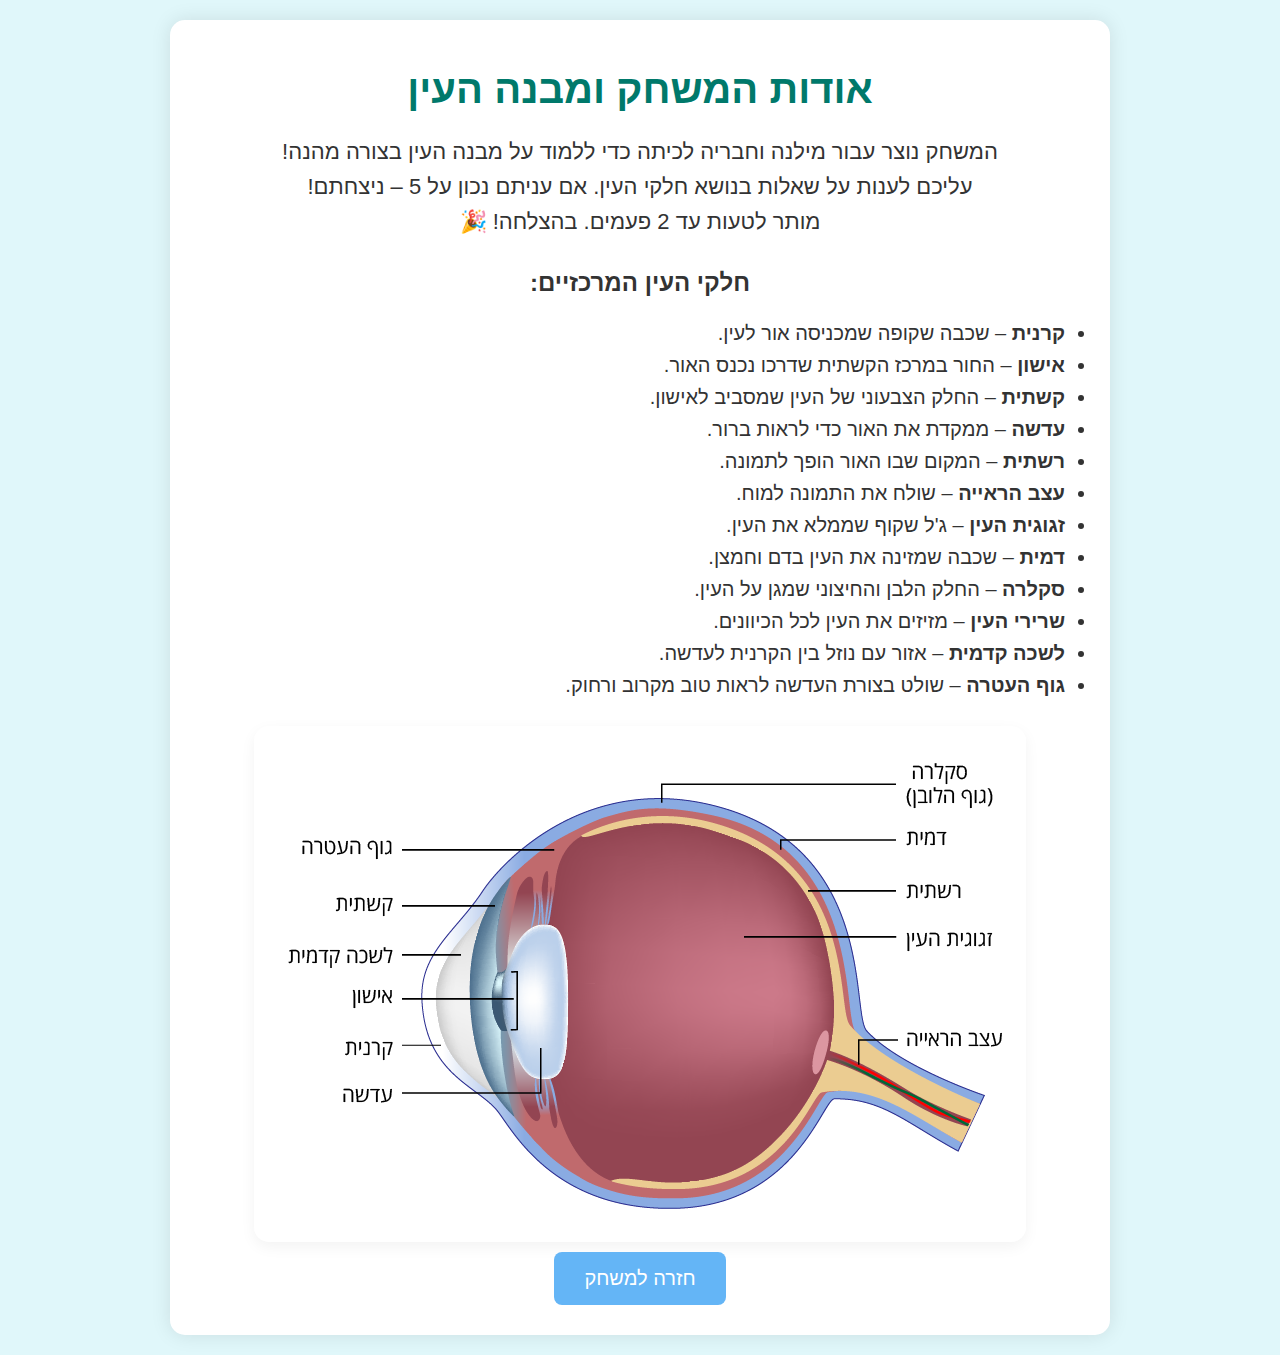
==== commit 2fedb584: "fix" ====
--- a/about.html
+++ b/about.html
@@ -21,7 +21,7 @@
     <p>
       המשחק נוצר עבור מילנה וחבריה לכיתה כדי ללמוד על מבנה העין בצורה מהנה!<br>
       עליכם לענות על שאלות בנושא חלקי העין. אם עניתם נכון על 5 – ניצחתם!<br>
-      מותר לטעות עד 3 פעמים. בהצלחה! 🎉
+      מותר לטעות עד 2 פעמים. בהצלחה! 🎉
     </p>
 
     <h2>חלקי העין המרכזיים:</h2>
